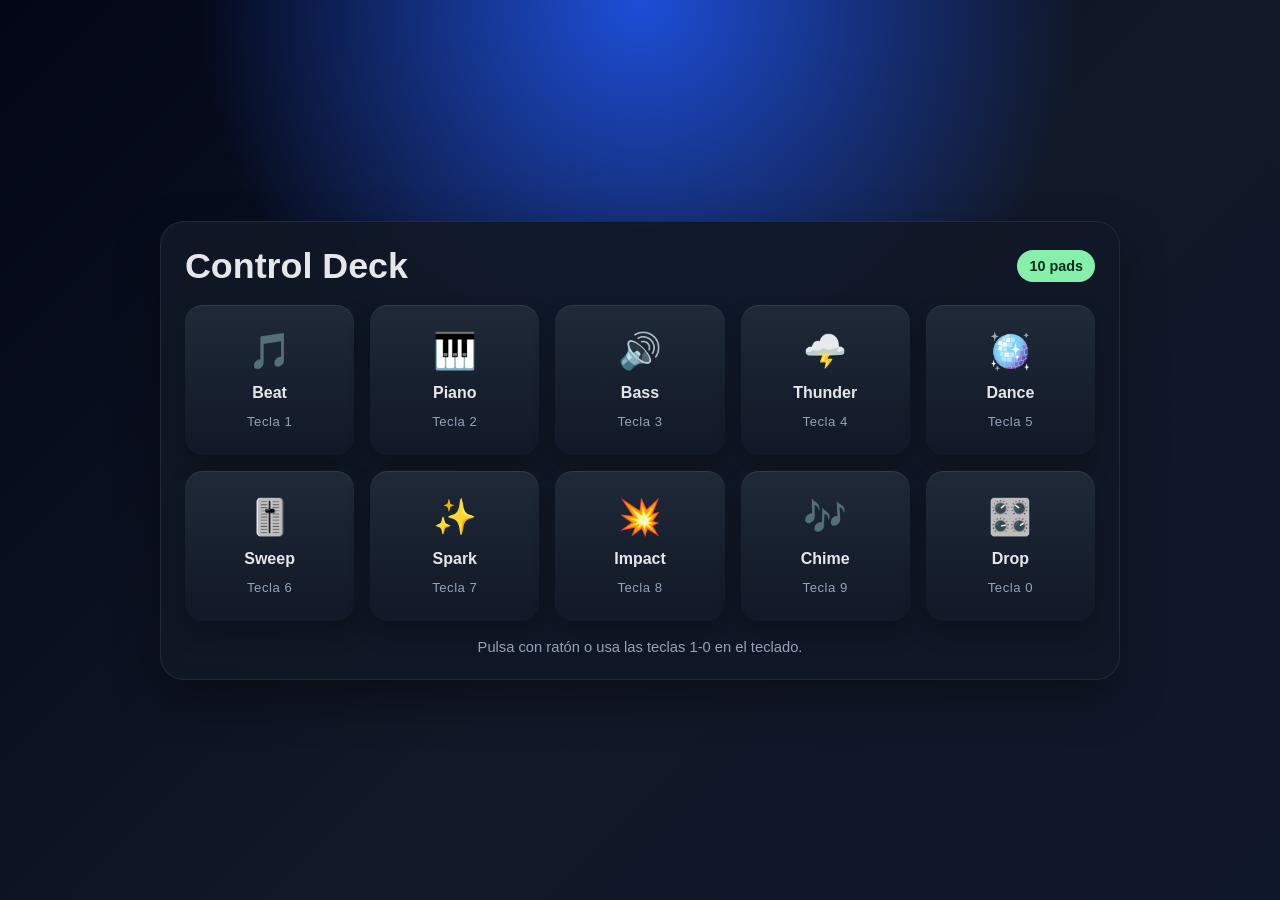
==== index.html @ 4ff8de61 "teclas" ====
<!DOCTYPE html>
<html lang="es">
<head>
  <meta charset="UTF-8" />
  <meta name="viewport" content="width=device-width, initial-scale=1.0" />
  <title>Control Deck Sonoro</title>
  <style>
    :root {
      --bg: #0f172a;
      --panel: #111827;
      --panel-2: #1f2937;
      --accent: #22c55e;
      --text: #e5e7eb;
      --muted: #94a3b8;
      --shadow: rgba(0, 0, 0, 0.35);
    }

    * { box-sizing: border-box; }

    body {
      margin: 0;
      min-height: 100vh;
      display: grid;
      place-items: center;
      background:
        radial-gradient(circle at top, #1d4ed8 0%, transparent 40%),
        linear-gradient(135deg, #020617, #111827 55%, #0f172a);
      font-family: Arial, Helvetica, sans-serif;
      color: var(--text);
    }

    .deck {
      width: min(960px, 94vw);
      background: rgba(17, 24, 39, 0.92);
      border: 1px solid rgba(255,255,255,.08);
      border-radius: 24px;
      padding: 24px;
      box-shadow: 0 20px 45px var(--shadow);
      backdrop-filter: blur(10px);
    }

    .header {
      display: flex;
      align-items: center;
      justify-content: space-between;
      gap: 12px;
      margin-bottom: 18px;
    }

    .header h1 {
      margin: 0;
      font-size: clamp(1.5rem, 2.8vw, 2.4rem);
    }

    .badge {
      padding: 8px 12px;
      border-radius: 999px;
      font-size: 0.9rem;
      color: #052e16;
      background: #86efac;
      font-weight: bold;
    }

    .grid {
      display: grid;
      grid-template-columns: repeat(5, minmax(120px, 1fr));
      gap: 16px;
    }

    .pad {
      border: 0;
      padding: 20px 12px;
      border-radius: 18px;
      background: linear-gradient(180deg, #1f2937, #111827);
      color: var(--text);
      cursor: pointer;
      min-height: 150px;
      display: flex;
      flex-direction: column;
      align-items: center;
      justify-content: center;
      gap: 12px;
      box-shadow: inset 0 1px 0 rgba(255,255,255,.08), 0 12px 22px rgba(0,0,0,.25);
      transition: transform .08s ease, box-shadow .15s ease, filter .2s ease;
      user-select: none;
    }

    .pad:hover {
      filter: brightness(1.1);
    }

    .pad:active,
    .pad.active {
      transform: scale(0.97);
      box-shadow: inset 0 0 0 2px rgba(34,197,94,.9), 0 0 0 4px rgba(34,197,94,.18);
    }

    .icon {
      font-size: 2.2rem;
    }

    .label {
      font-weight: 700;
      font-size: 1rem;
      text-align: center;
    }

    .shortcut {
      color: var(--muted);
      font-size: 0.82rem;
      letter-spacing: 0.04em;
    }

    .footer {
      margin-top: 18px;
      color: var(--muted);
      text-align: center;
      font-size: 0.92rem;
    }

    @media (max-width: 760px) {
      .grid { grid-template-columns: repeat(2, minmax(120px, 1fr)); }
      .header { flex-direction: column; align-items: flex-start; }
    }
  </style>
</head>
<body>
  <main class="deck">
    <div class="header">
      <h1>Control Deck</h1>
      <div class="badge">10 pads</div>
    </div>

    <section class="grid" id="pads"></section>
    <div class="footer">Pulsa con ratón o usa las teclas 1-0 en el teclado.</div>
  </main>

  <script>
    const padData = [
      { icon: '🎵', label: 'Beat', shortcut: '1', type: 'sine', freq: 220 },
      { icon: '🎹', label: 'Piano', shortcut: '2', type: 'triangle', freq: 330 },
      { icon: '🔊', label: 'Bass', shortcut: '3', type: 'sawtooth', freq: 110 },
      { icon: '🌩️', label: 'Thunder', shortcut: '4', type: 'square', freq: 165 },
      { icon: '🪩', label: 'Dance', shortcut: '5', type: 'triangle', freq: 392 },
      { icon: '🎚️', label: 'Sweep', shortcut: '6', type: 'sine', freq: 294 },
      { icon: '✨', label: 'Spark', shortcut: '7', type: 'square', freq: 466 },
      { icon: '💥', label: 'Impact', shortcut: '8', type: 'sawtooth', freq: 148 },
      { icon: '🎶', label: 'Chime', shortcut: '9', type: 'triangle', freq: 523 },
      { icon: '🎛️', label: 'Drop', shortcut: '0', type: 'square', freq: 88 }
    ];

    const pads = document.getElementById('pads');
    const audioCtx = new (window.AudioContext || window.webkitAudioContext)();

    function playTone(config) {
      const now = audioCtx.currentTime;
      const oscillator = audioCtx.createOscillator();
      const gain = audioCtx.createGain();
      const filter = audioCtx.createBiquadFilter();

      oscillator.type = config.type;
      oscillator.frequency.setValueAtTime(config.freq, now);
      oscillator.frequency.exponentialRampToValueAtTime(config.freq * 0.72, now + 0.24);

      filter.type = 'lowpass';
      filter.frequency.setValueAtTime(900, now);
      filter.Q.value = 1.5;

      gain.gain.setValueAtTime(0.0001, now);
      gain.gain.exponentialRampToValueAtTime(0.18, now + 0.02);
      gain.gain.exponentialRampToValueAtTime(0.0001, now + 0.55);

      oscillator.connect(filter);
      filter.connect(gain);
      gain.connect(audioCtx.destination);

      oscillator.start(now);
      oscillator.stop(now + 0.55);
    }

    function createPads() {
      padData.forEach((pad, index) => {
        const button = document.createElement('button');
        button.className = 'pad';
        button.innerHTML = `
          <div class="icon">${pad.icon}</div>
          <div class="label">${pad.label}</div>
          <div class="shortcut">Tecla ${pad.shortcut}</div>
        `;

        button.addEventListener('click', () => triggerPad(index, button));
        pads.appendChild(button);
      });
    }

    function triggerPad(index, button) {
      if (audioCtx.state === 'suspended') audioCtx.resume();
      const pad = padData[index];
      playTone(pad);

      button.classList.add('active');
      setTimeout(() => button.classList.remove('active'), 120);
    }

    createPads();

    document.addEventListener('keydown', (event) => {
      const keyMap = {
        '1': 0, '2': 1, '3': 2, '4': 3, '5': 4,
        '6': 5, '7': 6, '8': 7, '9': 8, '0': 9
      };

      const padIndex = keyMap[event.key];
      if (padIndex !== undefined) {
        const button = pads.children[padIndex];
        if (button) triggerPad(padIndex, button);
      }
    });
  </script>
</body>
</html>
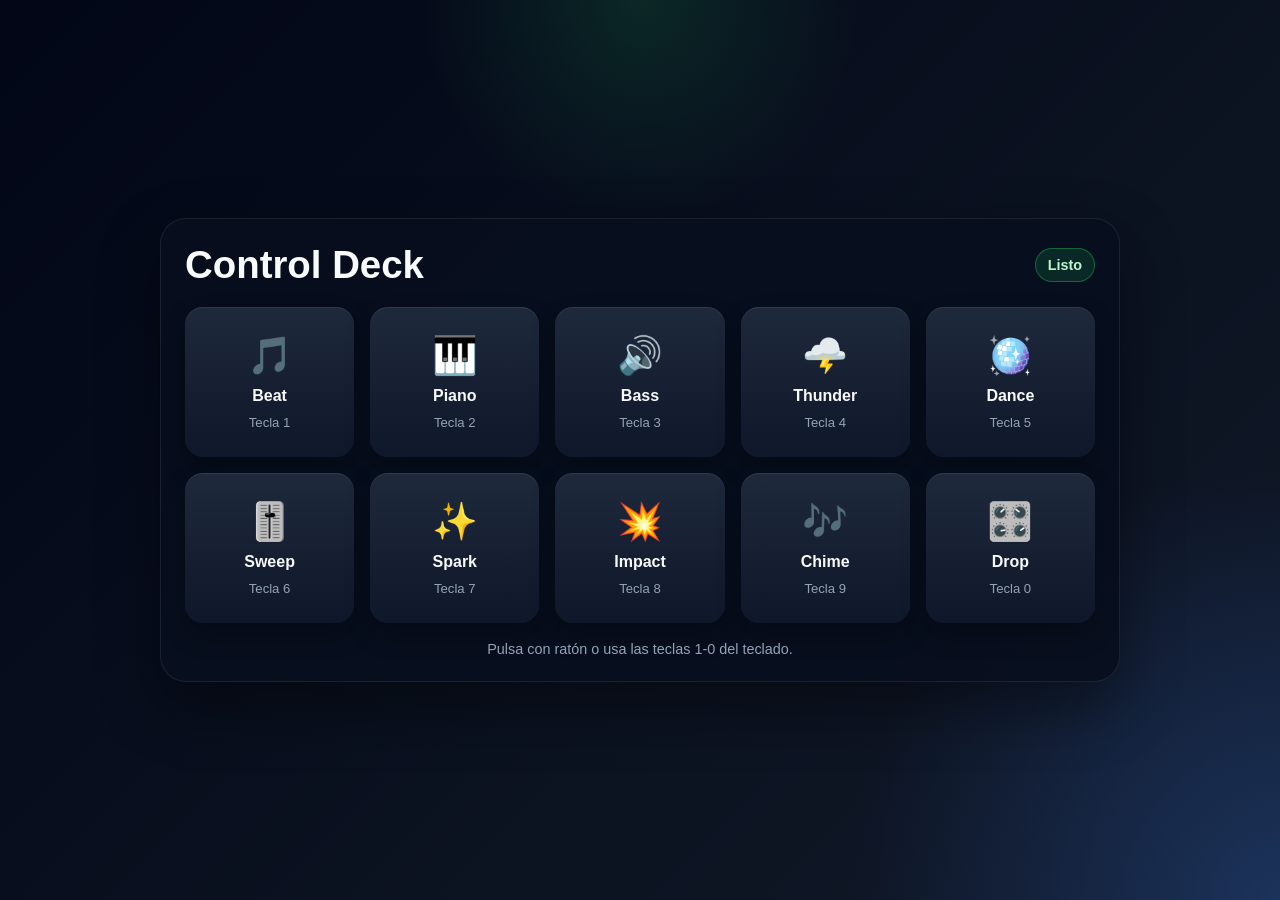
==== commit af6c2601: "nueva" ====
--- a/index.html
+++ b/index.html
@@ -3,219 +3,21 @@
 <head>
   <meta charset="UTF-8" />
   <meta name="viewport" content="width=device-width, initial-scale=1.0" />
+  <link rel="manifest" href="manifest.json" />
+  <link rel="stylesheet" href="styles.css" />
   <title>Control Deck Sonoro</title>
-  <style>
-    :root {
-      --bg: #0f172a;
-      --panel: #111827;
-      --panel-2: #1f2937;
-      --accent: #22c55e;
-      --text: #e5e7eb;
-      --muted: #94a3b8;
-      --shadow: rgba(0, 0, 0, 0.35);
-    }
-
-    * { box-sizing: border-box; }
-
-    body {
-      margin: 0;
-      min-height: 100vh;
-      display: grid;
-      place-items: center;
-      background:
-        radial-gradient(circle at top, #1d4ed8 0%, transparent 40%),
-        linear-gradient(135deg, #020617, #111827 55%, #0f172a);
-      font-family: Arial, Helvetica, sans-serif;
-      color: var(--text);
-    }
-
-    .deck {
-      width: min(960px, 94vw);
-      background: rgba(17, 24, 39, 0.92);
-      border: 1px solid rgba(255,255,255,.08);
-      border-radius: 24px;
-      padding: 24px;
-      box-shadow: 0 20px 45px var(--shadow);
-      backdrop-filter: blur(10px);
-    }
-
-    .header {
-      display: flex;
-      align-items: center;
-      justify-content: space-between;
-      gap: 12px;
-      margin-bottom: 18px;
-    }
-
-    .header h1 {
-      margin: 0;
-      font-size: clamp(1.5rem, 2.8vw, 2.4rem);
-    }
-
-    .badge {
-      padding: 8px 12px;
-      border-radius: 999px;
-      font-size: 0.9rem;
-      color: #052e16;
-      background: #86efac;
-      font-weight: bold;
-    }
-
-    .grid {
-      display: grid;
-      grid-template-columns: repeat(5, minmax(120px, 1fr));
-      gap: 16px;
-    }
-
-    .pad {
-      border: 0;
-      padding: 20px 12px;
-      border-radius: 18px;
-      background: linear-gradient(180deg, #1f2937, #111827);
-      color: var(--text);
-      cursor: pointer;
-      min-height: 150px;
-      display: flex;
-      flex-direction: column;
-      align-items: center;
-      justify-content: center;
-      gap: 12px;
-      box-shadow: inset 0 1px 0 rgba(255,255,255,.08), 0 12px 22px rgba(0,0,0,.25);
-      transition: transform .08s ease, box-shadow .15s ease, filter .2s ease;
-      user-select: none;
-    }
-
-    .pad:hover {
-      filter: brightness(1.1);
-    }
-
-    .pad:active,
-    .pad.active {
-      transform: scale(0.97);
-      box-shadow: inset 0 0 0 2px rgba(34,197,94,.9), 0 0 0 4px rgba(34,197,94,.18);
-    }
-
-    .icon {
-      font-size: 2.2rem;
-    }
-
-    .label {
-      font-weight: 700;
-      font-size: 1rem;
-      text-align: center;
-    }
-
-    .shortcut {
-      color: var(--muted);
-      font-size: 0.82rem;
-      letter-spacing: 0.04em;
-    }
-
-    .footer {
-      margin-top: 18px;
-      color: var(--muted);
-      text-align: center;
-      font-size: 0.92rem;
-    }
-
-    @media (max-width: 760px) {
-      .grid { grid-template-columns: repeat(2, minmax(120px, 1fr)); }
-      .header { flex-direction: column; align-items: flex-start; }
-    }
-  </style>
 </head>
 <body>
-  <main class="deck">
-    <div class="header">
+  <main class="app">
+    <div class="topbar">
       <h1>Control Deck</h1>
-      <div class="badge">10 pads</div>
+      <div id="status" class="status">Listo</div>
     </div>
 
-    <section class="grid" id="pads"></section>
-    <div class="footer">Pulsa con ratón o usa las teclas 1-0 en el teclado.</div>
+    <section id="pads" class="grid"></section>
+    <div class="footer">Pulsa con ratón o usa las teclas 1-0 del teclado.</div>
   </main>
 
-  <script>
-    const padData = [
-      { icon: '🎵', label: 'Beat', shortcut: '1', type: 'sine', freq: 220 },
-      { icon: '🎹', label: 'Piano', shortcut: '2', type: 'triangle', freq: 330 },
-      { icon: '🔊', label: 'Bass', shortcut: '3', type: 'sawtooth', freq: 110 },
-      { icon: '🌩️', label: 'Thunder', shortcut: '4', type: 'square', freq: 165 },
-      { icon: '🪩', label: 'Dance', shortcut: '5', type: 'triangle', freq: 392 },
-      { icon: '🎚️', label: 'Sweep', shortcut: '6', type: 'sine', freq: 294 },
-      { icon: '✨', label: 'Spark', shortcut: '7', type: 'square', freq: 466 },
-      { icon: '💥', label: 'Impact', shortcut: '8', type: 'sawtooth', freq: 148 },
-      { icon: '🎶', label: 'Chime', shortcut: '9', type: 'triangle', freq: 523 },
-      { icon: '🎛️', label: 'Drop', shortcut: '0', type: 'square', freq: 88 }
-    ];
-
-    const pads = document.getElementById('pads');
-    const audioCtx = new (window.AudioContext || window.webkitAudioContext)();
-
-    function playTone(config) {
-      const now = audioCtx.currentTime;
-      const oscillator = audioCtx.createOscillator();
-      const gain = audioCtx.createGain();
-      const filter = audioCtx.createBiquadFilter();
-
-      oscillator.type = config.type;
-      oscillator.frequency.setValueAtTime(config.freq, now);
-      oscillator.frequency.exponentialRampToValueAtTime(config.freq * 0.72, now + 0.24);
-
-      filter.type = 'lowpass';
-      filter.frequency.setValueAtTime(900, now);
-      filter.Q.value = 1.5;
-
-      gain.gain.setValueAtTime(0.0001, now);
-      gain.gain.exponentialRampToValueAtTime(0.18, now + 0.02);
-      gain.gain.exponentialRampToValueAtTime(0.0001, now + 0.55);
-
-      oscillator.connect(filter);
-      filter.connect(gain);
-      gain.connect(audioCtx.destination);
-
-      oscillator.start(now);
-      oscillator.stop(now + 0.55);
-    }
-
-    function createPads() {
-      padData.forEach((pad, index) => {
-        const button = document.createElement('button');
-        button.className = 'pad';
-        button.innerHTML = `
-          <div class="icon">${pad.icon}</div>
-          <div class="label">${pad.label}</div>
-          <div class="shortcut">Tecla ${pad.shortcut}</div>
-        `;
-
-        button.addEventListener('click', () => triggerPad(index, button));
-        pads.appendChild(button);
-      });
-    }
-
-    function triggerPad(index, button) {
-      if (audioCtx.state === 'suspended') audioCtx.resume();
-      const pad = padData[index];
-      playTone(pad);
-
-      button.classList.add('active');
-      setTimeout(() => button.classList.remove('active'), 120);
-    }
-
-    createPads();
-
-    document.addEventListener('keydown', (event) => {
-      const keyMap = {
-        '1': 0, '2': 1, '3': 2, '4': 3, '5': 4,
-        '6': 5, '7': 6, '8': 7, '9': 8, '0': 9
-      };
-
-      const padIndex = keyMap[event.key];
-      if (padIndex !== undefined) {
-        const button = pads.children[padIndex];
-        if (button) triggerPad(padIndex, button);
-      }
-    });
-  </script>
+  <script src="app.js"></script>
 </body>
 </html>
--- a/styles.css
+++ b/styles.css
@@ -0,0 +1,111 @@
+:root {
+  --bg: #07111f;
+  --panel: rgba(8, 15, 30, 0.92);
+  --pad: #0f172a;
+  --pad-2: #1e293b;
+  --text: #f8fafc;
+  --muted: #94a3b8;
+  --accent: #22c55e;
+}
+
+* { box-sizing: border-box; }
+
+body {
+  margin: 0;
+  min-height: 100vh;
+  display: grid;
+  place-items: center;
+  font-family: "Segoe UI", Arial, sans-serif;
+  color: var(--text);
+  background:
+    radial-gradient(circle at top, rgba(34, 197, 94, 0.15), transparent 20%),
+    radial-gradient(circle at bottom right, rgba(59, 130, 246, 0.25), transparent 28%),
+    linear-gradient(135deg, #020617, #0b1220 60%, #111827);
+}
+
+.app {
+  width: min(960px, 94vw);
+  background: var(--panel);
+  border-radius: 26px;
+  padding: 24px;
+  border: 1px solid rgba(255,255,255,0.08);
+  box-shadow: 0 25px 60px rgba(0,0,0,.4);
+}
+
+.topbar {
+  display: flex;
+  justify-content: space-between;
+  align-items: center;
+  gap: 12px;
+  margin-bottom: 20px;
+}
+
+h1 {
+  margin: 0;
+  font-size: clamp(1.7rem, 3vw, 2.4rem);
+}
+
+.status {
+  background: rgba(34, 197, 94, 0.15);
+  color: #bbf7d0;
+  border: 1px solid rgba(34,197,94,0.4);
+  padding: 8px 12px;
+  border-radius: 999px;
+  font-weight: 700;
+  font-size: 0.9rem;
+}
+
+.grid {
+  display: grid;
+  grid-template-columns: repeat(5, minmax(120px, 1fr));
+  gap: 16px;
+}
+
+.pad {
+  min-height: 150px;
+  border: 0;
+  border-radius: 18px;
+  background: linear-gradient(180deg, var(--pad-2), var(--pad));
+  color: var(--text);
+  display: flex;
+  flex-direction: column;
+  align-items: center;
+  justify-content: center;
+  gap: 10px;
+  cursor: pointer;
+  transition: transform .08s ease, box-shadow .15s ease, filter .15s ease;
+  box-shadow: inset 0 1px 0 rgba(255,255,255,.08), 0 12px 24px rgba(0,0,0,.28);
+}
+
+.pad:hover { filter: brightness(1.08); }
+.pad:active,
+.pad.active {
+  transform: scale(0.97);
+  box-shadow: 0 0 0 2px rgba(34,197,94,.9), 0 0 0 5px rgba(34,197,94,.18);
+}
+
+.icon {
+  font-size: 2.3rem;
+}
+
+.label {
+  font-size: 1rem;
+  font-weight: 700;
+}
+
+.shortcut {
+  color: var(--muted);
+  font-size: 0.82rem;
+}
+
+.footer {
+  margin-top: 18px;
+  color: var(--muted);
+  font-size: 0.9rem;
+  text-align: center;
+}
+
+@media (max-width: 760px) {
+  .grid { grid-template-columns: repeat(2, minmax(120px, 1fr)); }
+  .topbar { flex-direction: column; align-items: flex-start; }
+}
